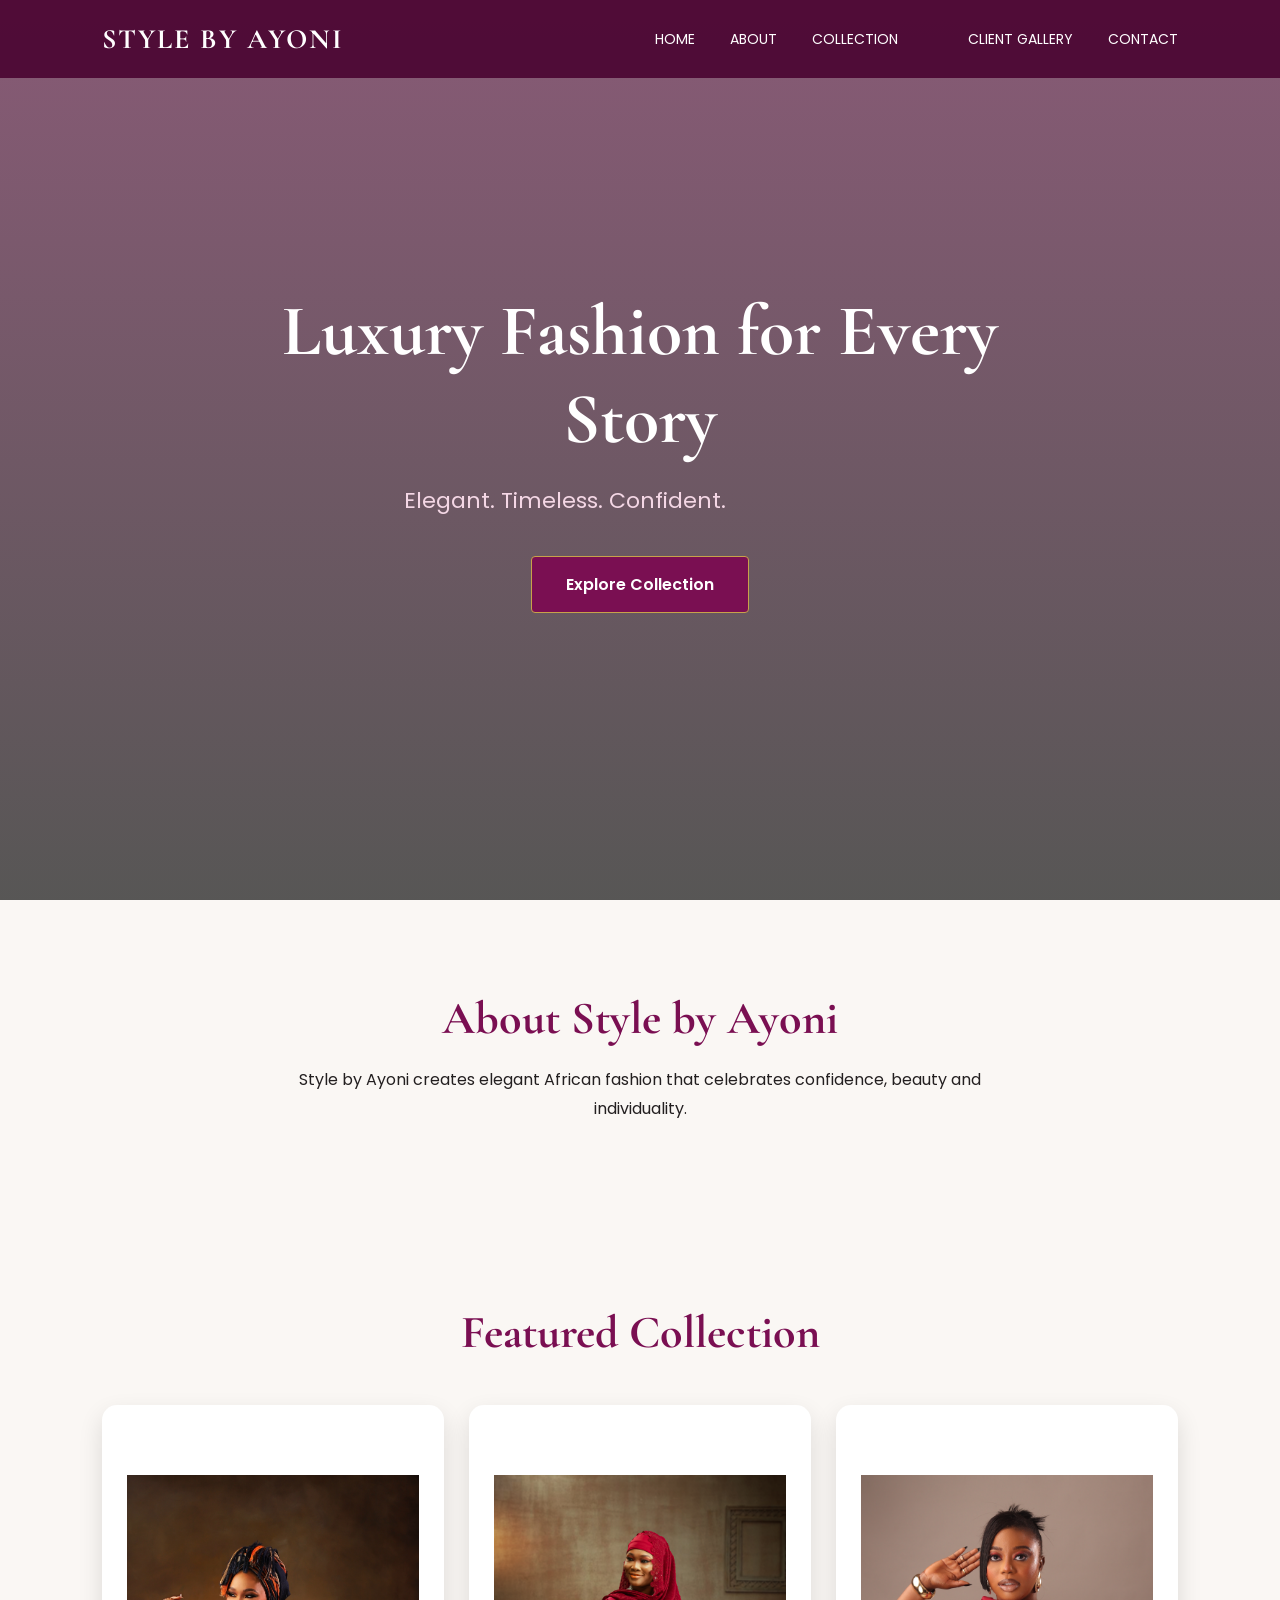
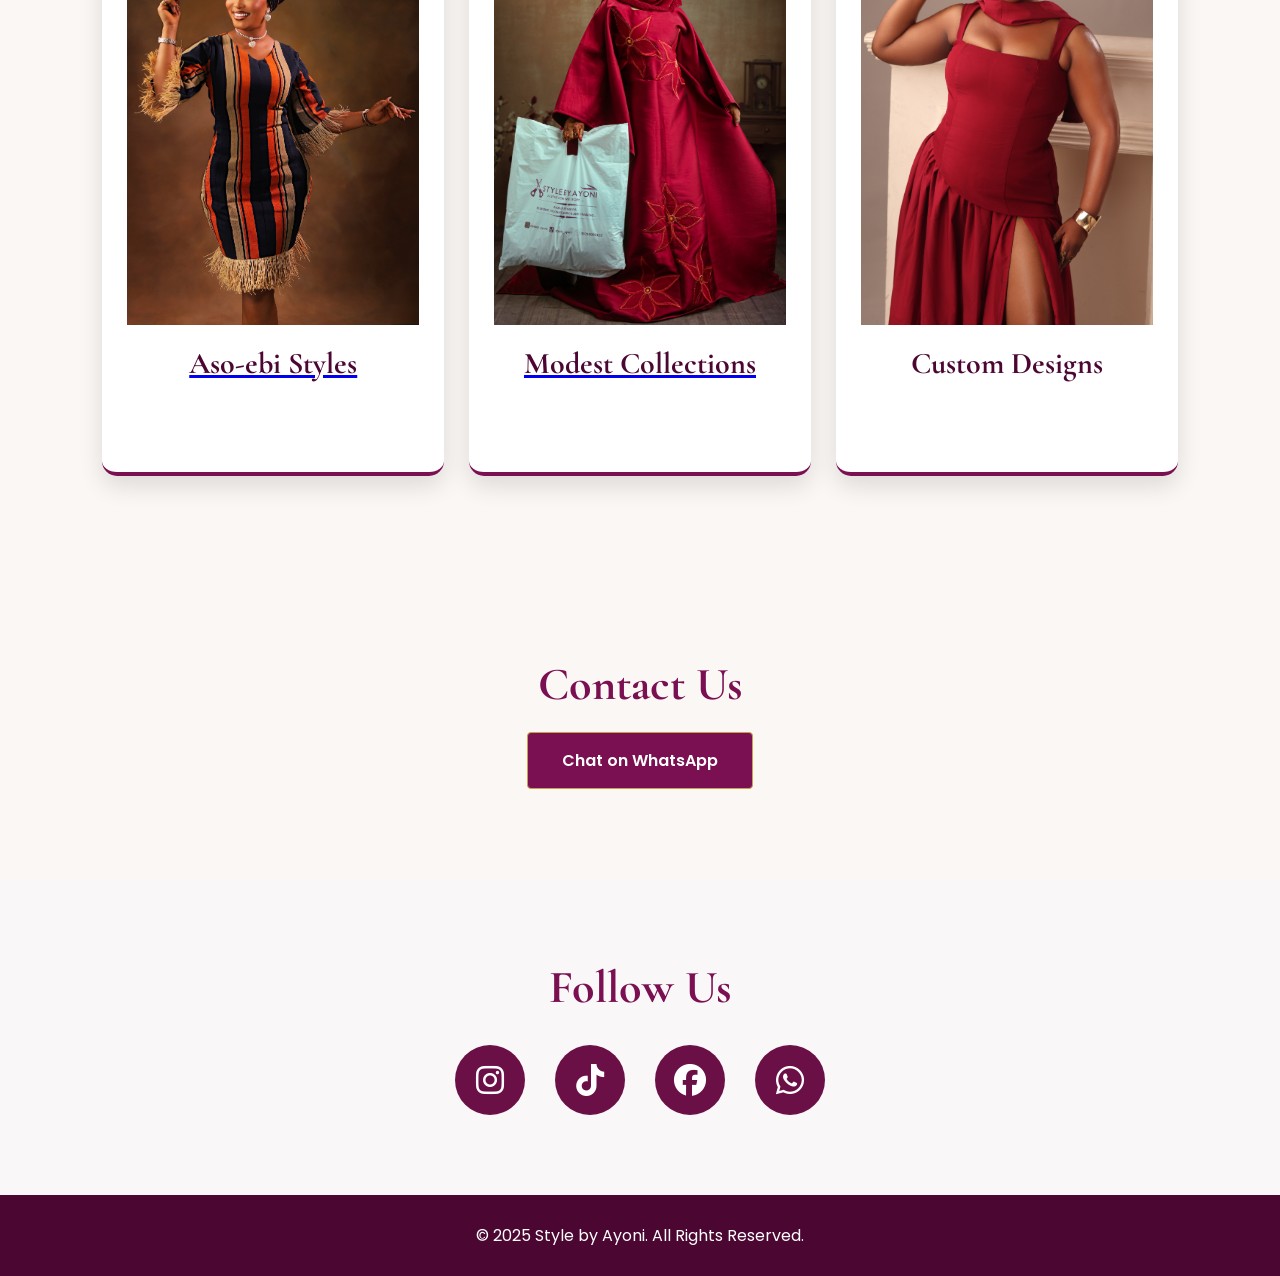
==== index.html @ afb98a76 "first commit" ====
<!DOCTYPE html>
<html lang="en">

<head>
    <meta charset="UTF-8">
    <meta name="viewport" content="width=device-width, initial-scale=1.0">

    <title>Style by Ayoni</title>

    <link rel="stylesheet" href="css/style.css">

    <!-- Google Fonts -->
    <link rel="preconnect" href="https://fonts.googleapis.com">
    <link rel="preconnect" href="https://fonts.gstatic.com" crossorigin>
    <link href="https://fonts.googleapis.com/css2?family=Cormorant+Garamond:wght@400;500;600;700&family=Poppins:wght@300;400;500;600&display=swap" rel="stylesheet">

    <!-- Font Awesome Icons -->
    <link rel="stylesheet" href="https://cdnjs.cloudflare.com/ajax/libs/font-awesome/6.5.2/css/all.min.css">
</head>

<body>

    <nav>

    <div class="logo">STYLE BY AYONI</div>

    <ul>

        <li>
            <a href="#">Home</a>
        </li>

        <li>
            <a href="#about">About</a>
        </li>

        <li class="dropdown">

            <a href="#collection">Collection</a>

            <ul class="dropdown-menu">
                <li><a href="asoebi.html">Aso-ebi Styles</a></li>
                <li><a href="modest.html">Modest Collections</a></li>
                <li><a href="custom.html">Custom Designs</a></li>
            </ul>

        </li>
        <li>
    <li class="dropdown">

    <a href="gallery.html">Client Gallery</a>

    <ul class="dropdown-menu">
        <li><a href="gallery.html#dresses">Dresses</a></li>
        <li><a href="gallery.html#two-piece">Two Piece Sets</a></li>
        <li><a href="gallery.html#trousers">Trousers</a></li>
        <li><a href="gallery.html#corporate-wears">Corporate Wears</a></li>
        <li><a href="gallery.html#ankara-styles">Ankara Styles</a></li>
        <li><a href="gallery.html#abaya-boubou">Abaya / Boubou</a></li>
    </ul>

</li>

        <li>
            <a href="#contact">Contact</a>
        </li>

    </ul>

</nav>

    <section class="hero">
        <div class="overlay">
            <h1>Luxury Fashion for Every Story</h1>
            <p>Elegant. Timeless. Confident.</p>
            <a href="#collection" class="btn">Explore Collection</a>
        </div>
    </section>

    <section id="about">
        <h2>About Style by Ayoni</h2>
        <p>
            Style by Ayoni creates elegant African fashion that celebrates confidence, beauty and individuality.
        </p>
    </section>

    <section id="collection">
    <h2>Featured Collection</h2>

    <div class="cards">

       <div class="card">
    <a href="asoebi.html">
        <img src="images/asoebi.jpg" alt="Aso-ebi Styles">
        <h3>Aso-ebi Styles</h3>
    </a>
</div>

        <div class="card">
    <a href="modest.html">
        <img src="images/modest.jpg" alt="Modest Collections">
        <h3>Modest Collections</h3>
    </a>
</div>

        <div class="card">
            <img src="images/custom.jpg" alt="Custom Designs">
            <h3>Custom Designs</h3>
        </div>

    </div>
</section>

    <section id="contact">
    <h2>Contact Us</h2>

    <a href="https://wa.me/2349016980122" class="btn" target="_blank">
        Chat on WhatsApp
    </a>
</section>
<section id="social">
    <h2>Follow Us</h2>

    <div class="social-links">

        <a href="https://instagram.com/YOUR_INSTAGRAM" target="_blank">
            <i class="fab fa-instagram"></i>
        </a>

        <a href="https://tiktok.com/@YOUR_TIKTOK" target="_blank">
            <i class="fab fa-tiktok"></i>
        </a>

        <a href="https://facebook.com/YOUR_FACEBOOK" target="_blank">
            <i class="fab fa-facebook"></i>
        </a>

        <a href="https://wa.me/234916980122" target="_blank">
            <i class="fab fa-whatsapp"></i>
        </a>

    </div>
</section>

<footer>
    <p>&copy; 2025 Style by Ayoni. All Rights Reserved.</p>
</footer>

</body>
</html>
---- css/style.css ----
:root {
  --plum: #7a0f52;
  --deep-plum: #4b0632;
  --gold: #c8a24a;
  --ivory: #faf7f4;
  --text: #231f20;
}

* {
  margin: 0;
  padding: 0;
  box-sizing: border-box;
}

body {
  font-family: "Poppins", sans-serif;
  background: var(--ivory);
  color: var(--text);
}

nav {
  position: fixed;
  top: 0;
  width: 100%;
  padding: 22px 8%;
  display: flex;
  justify-content: space-between;
  align-items: center;
  background: rgba(75, 6, 50, 0.92);
  z-index: 10;
}

.logo {
  color: white;
  font-family: "Cormorant Garamond", serif;
  font-size: 28px;
  font-weight: 700;
  letter-spacing: 2px;
}

nav ul {
  display: flex;
  gap: 30px;
  list-style: none;
}

nav a {
  color: white;
  text-decoration: none;
  font-size: 14px;
  text-transform: uppercase;
}

nav a:hover {
  color: var(--gold);
}

.hero {
  height: 100vh;
  background: linear-gradient(rgba(75, 6, 50, 0.65), rgba(0, 0, 0, 0.65)),
    url("../images/hero.jpg");
  background-size: cover;
  background-position: center;
  display: flex;
  align-items: center;
  justify-content: center;
  text-align: center;
  padding: 20px;
}

.overlay h1 {
  font-family: "Cormorant Garamond", serif;
  color: white;
  font-size: 72px;
  max-width: 850px;
}

.overlay p {
  color: #f4d7e5;
  font-size: 22px;
  margin: 18px 0 35px;
}

.btn {
  display: inline-block;
  background: var(--plum);
  color: white;
  padding: 15px 34px;
  text-decoration: none;
  border-radius: 4px;
  font-weight: 600;
  border: 1px solid var(--gold);
}

.btn:hover {
  background: var(--gold);
  color: var(--deep-plum);
}

section {
  padding: 90px 8%;
  text-align: center;
}

h2 {
  font-family: "Cormorant Garamond", serif;
  color: var(--plum);
  font-size: 46px;
  margin-bottom: 20px;
}

section p {
  max-width: 700px;
  margin: auto;
  line-height: 1.8;
}

.cards {
  margin-top: 45px;
  display: grid;
  grid-template-columns: repeat(3, 1fr);
  gap: 25px;
}

.card {
  background: white;
  padding: 70px 25px;
  border-radius: 18px;
  box-shadow: 0 15px 35px rgba(122, 15, 82, 0.12);
  border-bottom: 4px solid var(--plum);
}

.card h3 {
  font-family: "Cormorant Garamond", serif;
  color: var(--deep-plum);
  font-size: 30px;
}

footer {
  background: var(--deep-plum);
  color: white;
  text-align: center;
  padding: 28px;
}

@media (max-width: 768px) {
  nav {
    flex-direction: column;
    gap: 15px;
  }

  nav ul {
    gap: 15px;
    flex-wrap: wrap;
    justify-content: center;
  }

  .overlay h1 {
    font-size: 44px;
  }

  .cards {
    grid-template-columns: 1fr;
  }
}
.card img {
    width: 100%;
    height: 450px;
    object-fit: cover;
    display: block;
}

.card {
    background: white;
    border-radius: 15px;
    overflow: hidden;
    box-shadow: 0 10px 25px rgba(0,0,0,0.12);
    transition: 0.3s ease;
}

.card:hover {
    transform: translateY(-8px);
}

.card h3 {
    padding: 20px;
    text-align: center;
}
/* Social Media Section */

#social {
    padding: 80px 10%;
    text-align: center;
    background: #faf7f8;
}

.social-links {
    display: flex;
    justify-content: center;
    gap: 20px;
    flex-wrap: wrap;
    margin-top: 30px;
}

.social-links a {
    background: #6a0d45;
    color: white;
    text-decoration: none;
    padding: 15px 30px;
    border-radius: 50px;
    font-weight: 600;
    transition: 0.3s;
}

.social-links a:hover {
    background: #8c145f;
    transform: translateY(-5px);
}
/* Social Media */

.social-links{
    display:flex;
    justify-content:center;
    gap:30px;
    margin-top:30px;
}

.social-links a{
    width:70px;
    height:70px;
    background:#6b0f47;
    color:white;
    border-radius:50%;
    display:flex;
    justify-content:center;
    align-items:center;
    text-decoration:none;
    font-size:32px;
    transition:0.3s ease;
}

.social-links a:hover{
    transform:translateY(-8px) scale(1.1);
    background:#8a155f;
}
/* Modest Collection Gallery Fix */

.collection-gallery {
    padding: 60px 8%;
    text-align: center;
    background: #faf7f5;
}

.collection-gallery h1 {
    font-family: "Cormorant Garamond", serif;
    font-size: 50px;
    color: #6b0f47;
    margin-bottom: 40px;
}

.gallery {
    display: grid;
    grid-template-columns: repeat(2, 400px);
    justify-content: center;
    gap: 40px;
    margin-bottom: 50px;
}

.gallery-item {
    width: 400px;
    background: white;
    padding: 15px;
    border-radius: 15px;
    box-shadow: 0 10px 25px rgba(0, 0, 0, 0.12);
}

.gallery-item img {
    width: 100%;
    height: 500px;
    object-fit: cover;
    object-position: top;
    display: block;
    border-radius: 10px;
}


.gallery-item img {
    width: 100%;
    height: 500px;
    object-fit: cover;
    object-position: top;
    display: block;
    border-radius: 10px;
}

.gallery-item h2 {
    font-family: "Cormorant Garamond", serif;
    font-size: 22px;
    color: #6b0f47;
    text-align: center;
    margin: 15px 10px;
}

@media (max-width: 900px) {
    .gallery {
        grid-template-columns: 1fr;
    }

    .gallery-item {
        width: 100%;
        max-width: 400px;
        margin: 0 auto;
    }
}
/* ANKARA WITH LACE TOPPING HOVER */

.swap-photo {
    position: relative;
    width: 100%;
    height: 500px;
    overflow: hidden;
    border-radius: 10px;
}

.swap-photo img {
    position: absolute;
    top: 0;
    left: 0;
    width: 100%;
    height: 100%;
    object-fit: cover;
    object-position: top;
    transition: opacity 0.6s ease;
}

.swap-photo .front-photo {
    opacity: 1;
    z-index: 1;
}

.swap-photo .back-photo {
    opacity: 0;
    z-index: 2;
}

.swap-photo:hover .front-photo {
    opacity: 0;
}

.swap-photo:hover .back-photo {
    opacity: 1;
}
/* Professional Dropdown Fix */

nav ul {
    align-items: center;
}

.dropdown {
    position: relative;
}

.dropdown-menu {
    display: none;
    position: absolute;
    top: 35px;
    left: 0;
    background: #6b0f47;
    width: 230px;
    padding: 10px 0;
    border-radius: 0 0 12px 12px;
    box-shadow: 0 10px 25px rgba(0,0,0,0.2);
    z-index: 9999;
}

.dropdown-menu li {
    display: block;
}

.dropdown-menu a {
    display: block;
    padding: 12px 20px;
    color: white;
    font-size: 13px;
    text-align: left;
    white-space: nowrap;
}

.dropdown:hover .dropdown-menu {
    display: block;
}
/* PROFESSIONAL CLICKABLE COLLECTION DROPDOWN */

.dropdown {
    position: relative;
}

.dropdown-menu {
    display: none;
    position: absolute;
    top: 100%;
    left: 0;

    background: #6b0f47;
    width: 230px;

    padding: 8px 0;
    margin: 0;

    border-radius: 0 0 10px 10px;
    box-shadow: 0 10px 25px rgba(0, 0, 0, 0.2);

    z-index: 9999;
}

.dropdown:hover .dropdown-menu,
.dropdown-menu:hover {
    display: block;
}

.dropdown-menu li {
    display: block;
    width: 100%;
}

.dropdown-menu li a {
    display: block;

    padding: 12px 20px;

    color: white;
    font-size: 13px;
    text-align: left;
    text-decoration: none;

    white-space: nowrap;
}

.dropdown-menu li a:hover {
    background: #8c145f;
}
/* COLLECTION PAGE TITLE SPACING FIX */

.collection-gallery {
    padding: 70px 20px 60px;
    text-align: center;
    background: #faf7f5;
}

.collection-gallery h1 {
    font-family: "Cormorant Garamond", serif;
    font-size: 50px;
    color: #6b0f47;
    margin-top: 0;
    margin-bottom: 45px;
    line-height: 1.2;
}
/* COLLECTION PAGE PROFESSIONAL TITLE */

.collection-gallery {
    padding-top: 110px;
}

.collection-gallery h1 {
    font-family: "Cormorant Garamond", serif;
    font-size: 50px;
    color: #6b0f47;

    margin-top: 0;
    margin-bottom: 55px;

    line-height: 1.2;
    text-align: center;

    text-decoration: underline;
    text-decoration-thickness: 2px;
    text-underline-offset: 12px;
}
/* CLIENT GALLERY */

.client-gallery {
    padding: 90px 40px 70px;
    text-align: center;
    background: #faf7f5;
    min-height: 100vh;
}

.client-gallery h1 {
    font-family: "Cormorant Garamond", serif;
    font-size: 50px;
    color: #6b0f47;
    margin-bottom: 10px;
    text-decoration: underline;
    text-underline-offset: 12px;
}

.gallery-intro {
    font-family: "Poppins", sans-serif;
    font-size: 15px;
    color: #555;
    margin-top: 25px;
    margin-bottom: 45px;
}

.client-gallery-grid {
    display: grid;
    grid-template-columns: repeat(3, 350px);
    justify-content: center;
    gap: 35px;
    margin-bottom: 50px;
}

.client-card {
    background: white;
    padding: 12px;
    border-radius: 18px;
    overflow: hidden;
    box-shadow: 0 10px 25px rgba(0, 0, 0, 0.12);
    transition: transform 0.4s ease;
}

.client-card:hover {
    transform: translateY(-8px);
}

.client-card img {
    width: 100%;
    height: 480px;
    object-fit: cover;
    object-position: top;
    display: block;
    border-radius: 12px;
    transition: transform 0.5s ease;
}

.client-card:hover img {
    transform: scale(1.05);
}

.client-card h2 {
    font-family: "Cormorant Garamond", serif;
    font-size: 22px;
    color: #6b0f47;
    margin: 18px 10px;
}


/* CLIENT GALLERY MOBILE */

@media (max-width: 900px) {

    .client-gallery {
        padding: 100px 20px 60px;
    }

    .client-gallery h1 {
        font-size: 38px;
    }

    .client-gallery-grid {
        grid-template-columns: 1fr;
    }

    .client-card {
        width: 100%;
        max-width: 400px;
        margin: 0 auto;
    }

    .client-card img {
        height: 500px;
    }

}
/* NAVBAR SPACING FIX */

nav {
    padding: 22px 8%;
}

nav ul {
    gap: 30px;
}

nav a {
    font-size: 14px;
}
/* FINAL NAV GAP FIX */

nav {
    display: flex;
    justify-content: space-between;
    align-items: center;
}

nav ul {
    display: flex;
    justify-content: flex-end;
    align-items: center;
    gap: 18px !important;
}

nav ul li {
    margin: 0 !important;
    padding: 0 !important;
}

nav ul li a {
    padding: 8px 6px !important;
    white-space: nowrap;
}
/* EQUAL NAVBAR SPACING */

nav > ul {
    display: flex;
    align-items: center;
    justify-content: flex-end;
    gap: 35px !important;
}

nav > ul > li {
    margin: 0 !important;
    padding: 0 !important;
}

nav > ul > li > a {
    display: block;
    padding: 0 !important;
    margin: 0 !important;
    white-space: nowrap;
}
/* CLIENT GALLERY PHOTO HOVER */

.swap-photo {
    position: relative;
    width: 100%;
    height: 500px;
    overflow: hidden;
    border-radius: 12px;
}

.swap-photo img {
    position: absolute;
    top: 0;
    left: 0;
    width: 100%;
    height: 100%;
    object-fit: cover;
    transition: opacity 0.6s ease;
}

.front-photo {
    opacity: 1;
}

.back-photo {
    opacity: 0;
}

.swap-photo:hover .front-photo {
    opacity: 0;
}

.swap-photo:hover .back-photo {
    opacity: 1;
}
/* CLIENT GALLERY - 4 PICTURES PER ROW */

.gallery-category .gallery {
    display: grid;
    grid-template-columns: repeat(4, 1fr);
    gap: 25px;
    max-width: 1400px;
    margin: 0 auto;
    padding: 20px 40px;
}

.gallery-category .gallery-item {
    width: 100%;
    max-width: none;
    margin: 0;
}

.gallery-category .gallery-item > img,
.gallery-category .swap-photo {
    width: 100%;
    height: 420px;
    border-radius: 12px;
    overflow: hidden;
}

.gallery-category .gallery-item > img {
    object-fit: cover;
    object-position: top;
    display: block;
}

.gallery-category .swap-photo img {
    width: 100%;
    height: 100%;
    object-fit: cover;
    object-position: top;
}


/* TABLET */

@media (max-width: 1000px) {

    .gallery-category .gallery {
        grid-template-columns: repeat(2, 1fr);
    }

}


/* MOBILE */

@media (max-width: 600px) {

    .gallery-category .gallery {
        grid-template-columns: 1fr;
        padding: 20px;
    }

}
/* CLIENT GALLERY - FORCE 4 PICTURES PER ROW */

.gallery-category .gallery {
    display: grid !important;
    grid-template-columns: repeat(4, minmax(0, 1fr)) !important;
    gap: 20px !important;
    width: 100% !important;
    max-width: 1500px !important;
    margin: 0 auto !important;
    padding: 20px 40px !important;
    box-sizing: border-box;
}

.gallery-category .gallery-item {
    width: 100% !important;
    max-width: none !important;
    margin: 0 !important;
    padding: 12px !important;
    box-sizing: border-box;
}

.gallery-category .gallery-item > img,
.gallery-category .swap-photo {
    width: 100% !important;
    height: 400px !important;
    display: block;
    border-radius: 12px;
    overflow: hidden;
}

.gallery-category .gallery-item > img {
    object-fit: cover !important;
    object-position: top !important;
}

.gallery-category .swap-photo img {
    width: 100% !important;
    height: 100% !important;
    object-fit: cover !important;
    object-position: top !important;
}


/* TABLET */

@media (max-width: 1000px) {

    .gallery-category .gallery {
        grid-template-columns: repeat(2, minmax(0, 1fr)) !important;
    }

}


/* MOBILE */

@media (max-width: 600px) {

    .gallery-category .gallery {
        grid-template-columns: 1fr !important;
        padding: 20px !important;
    }

}
/* DRESSES / GOWNS - 4 PICTURES PER ROW */

.client-gallery .gallery {
    display: grid;
    grid-template-columns: repeat(4, 1fr);
    gap: 20px;
    width: 90%;
    max-width: 1400px;
    margin: 0 auto;
    align-items: start;
}

.client-gallery .gallery-item {
    width: 100%;
    max-width: none;
    margin: 0;
    padding: 10px;
    box-sizing: border-box;
}

.client-gallery .gallery-item img {
    width: 100%;
    height: 420px;
    object-fit: cover;
    object-position: top;
    display: block;
    border-radius: 10px;
}

.client-gallery .swap-photo {
    position: relative;
    width: 100%;
    height: 420px;
    overflow: hidden;
    border-radius: 10px;
}

.client-gallery .swap-photo img {
    position: absolute;
    top: 0;
    left: 0;
    width: 100%;
    height: 100%;
    object-fit: cover;
    object-position: top;
    transition: opacity 0.6s ease;
}

.client-gallery .front-photo {
    opacity: 1;
}

.client-gallery .back-photo {
    opacity: 0;
}

.client-gallery .swap-photo:hover .front-photo {
    opacity: 0;
}

.client-gallery .swap-photo:hover .back-photo {
    opacity: 1;
}

/* TABLET */

@media (max-width: 1000px) {
    .client-gallery .gallery {
        grid-template-columns: repeat(2, 1fr);
    }
}

/* MOBILE */

@media (max-width: 600px) {
    .client-gallery .gallery {
        grid-template-columns: 1fr;
        width: 92%;
    }

    .client-gallery .gallery-item img,
    .client-gallery .swap-photo {
        height: 500px;
    }
}
/* BIGGER CLIENT GALLERY CATEGORY BOXES */

.client-gallery-grid {
    display: grid;
    grid-template-columns: repeat(3, 1fr);
    gap: 35px;
    width: 88%;
    max-width: 1500px;
    margin: 30px auto;
}

.client-gallery-grid .client-card {
    min-height: 150px;
    padding: 30px;
    display: flex;
    align-items: center;
    justify-content: center;
    border-radius: 20px;
}

.client-gallery-grid .client-card h2 {
    font-size: 30px;
    margin: 0;
    text-align: center;
}
/* SPACE ABOVE BACK TO CLIENT GALLERY BUTTON */

.client-gallery .btn {
    display: block;
    width: fit-content;
    margin: 60px auto 40px;
}
/* THREE PHOTO HOVER - TWO PIECE SET */

.three-photo-hover {
    position: relative;
    width: 100%;
    height: 420px;
    overflow: hidden;
    border-radius: 10px;
}

.three-photo-hover img {
    position: absolute;
    top: 0;
    width: 100%;
    height: 100%;
    object-fit: cover;
    object-position: top;
    transition: opacity 0.5s ease;
}

.three-photo-hover .photo-main {
    left: 0;
    opacity: 1;
}

.three-photo-hover .photo-left {
    left: 0;
    opacity: 0;
}

.three-photo-hover .photo-right {
    left: 0;
    opacity: 0;
}

/* HOVER LEFT HALF = PHOTO 1 */

.three-photo-hover:hover .photo-main {
    opacity: 0;
}

.three-photo-hover:hover .photo-left {
    opacity: 1;
}

.three-photo-hover:hover .photo-right {
    opacity: 0;
}
/* THREE PHOTO HOVER - TWO PIECE SET */

.three-photo-hover {
    position: relative;
    width: 100%;
    height: 420px;
    overflow: hidden;
    border-radius: 10px;
}

.three-photo-hover img {
    position: absolute;
    inset: 0;
    width: 100%;
    height: 100%;
    object-fit: cover;
    object-position: top;
}

.photo-main {
    opacity: 1;
}

.photo-left,
.photo-right {
    opacity: 0;
}

.three-photo-hover:hover .photo-main {
    opacity: 0;
}

.three-photo-hover:hover .photo-left {
    animation: showPhoto1 3s infinite;
}

.three-photo-hover:hover .photo-right {
    animation: showPhoto3 3s infinite;
}

@keyframes showPhoto1 {
    0%, 49% { opacity: 1; }
    50%, 100% { opacity: 0; }
}

@keyframes showPhoto3 {
    0%, 49% { opacity: 0; }
    50%, 100% { opacity: 1; }
}
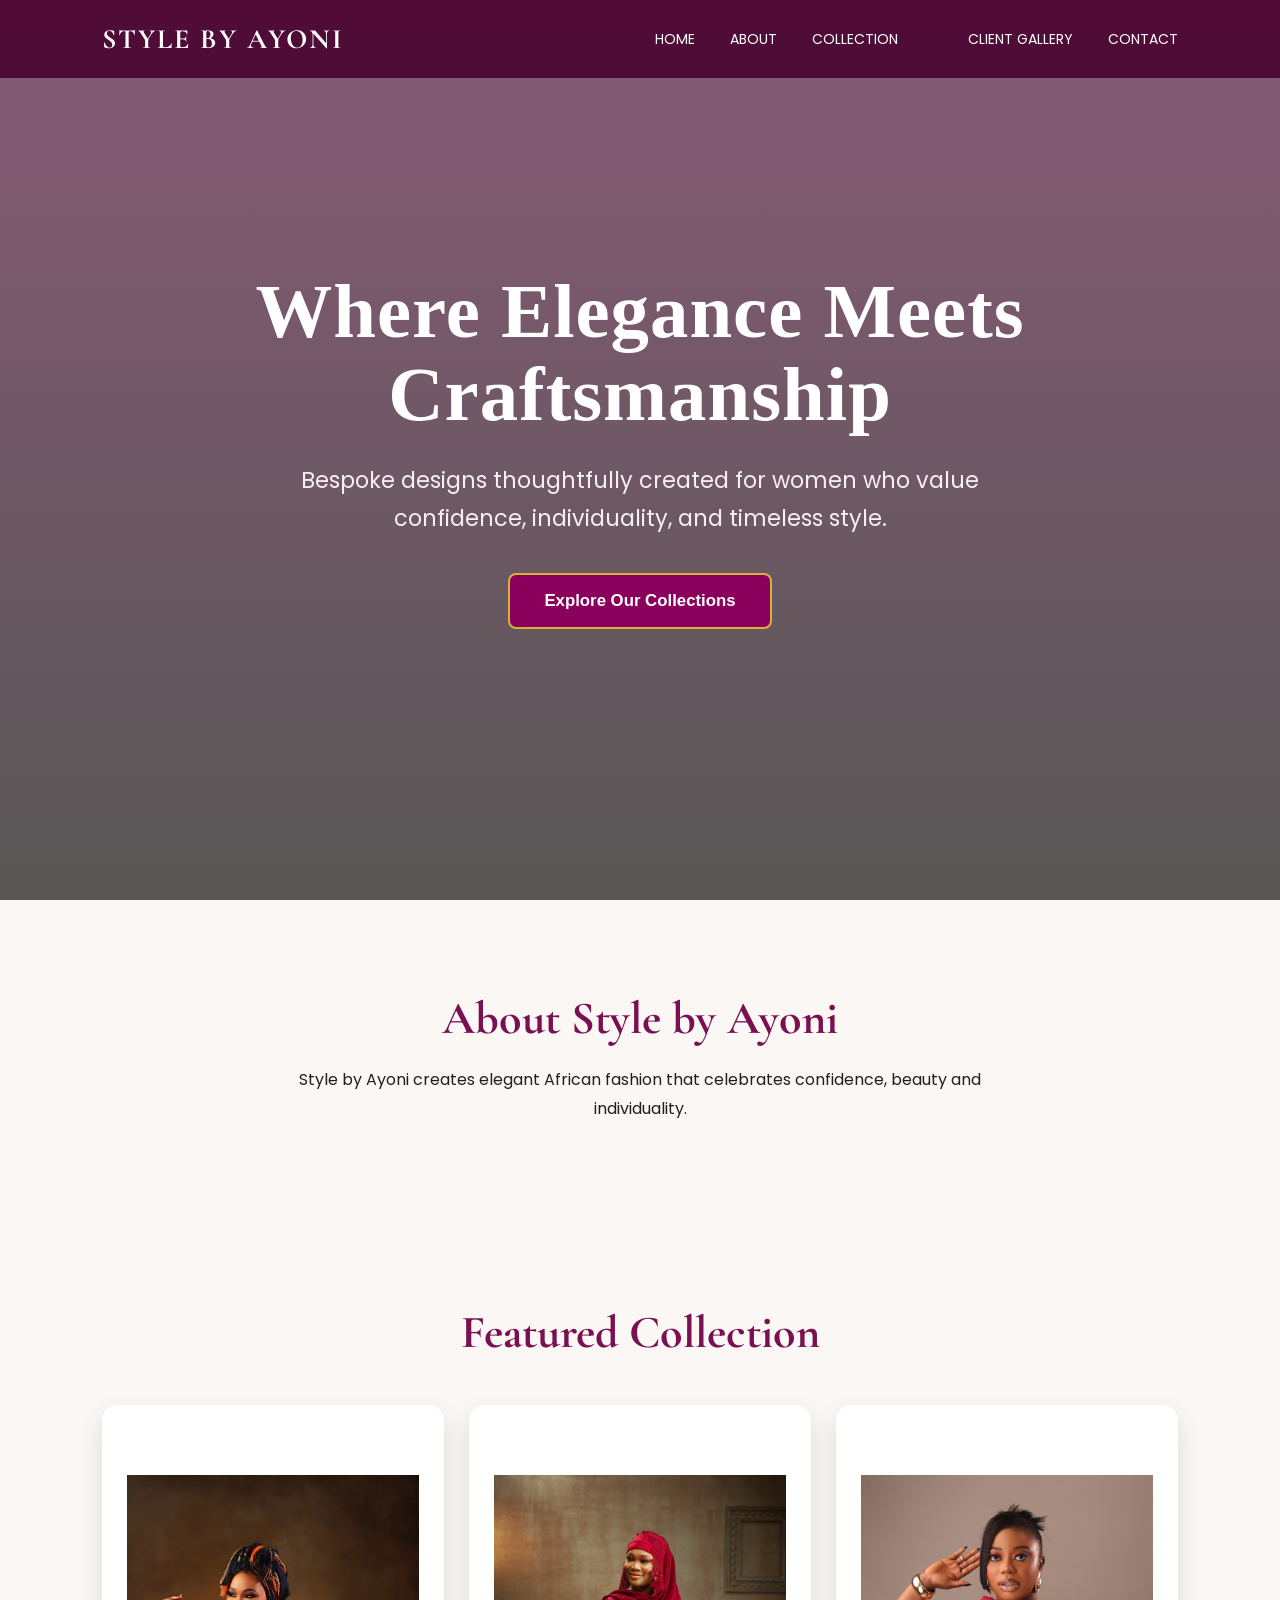
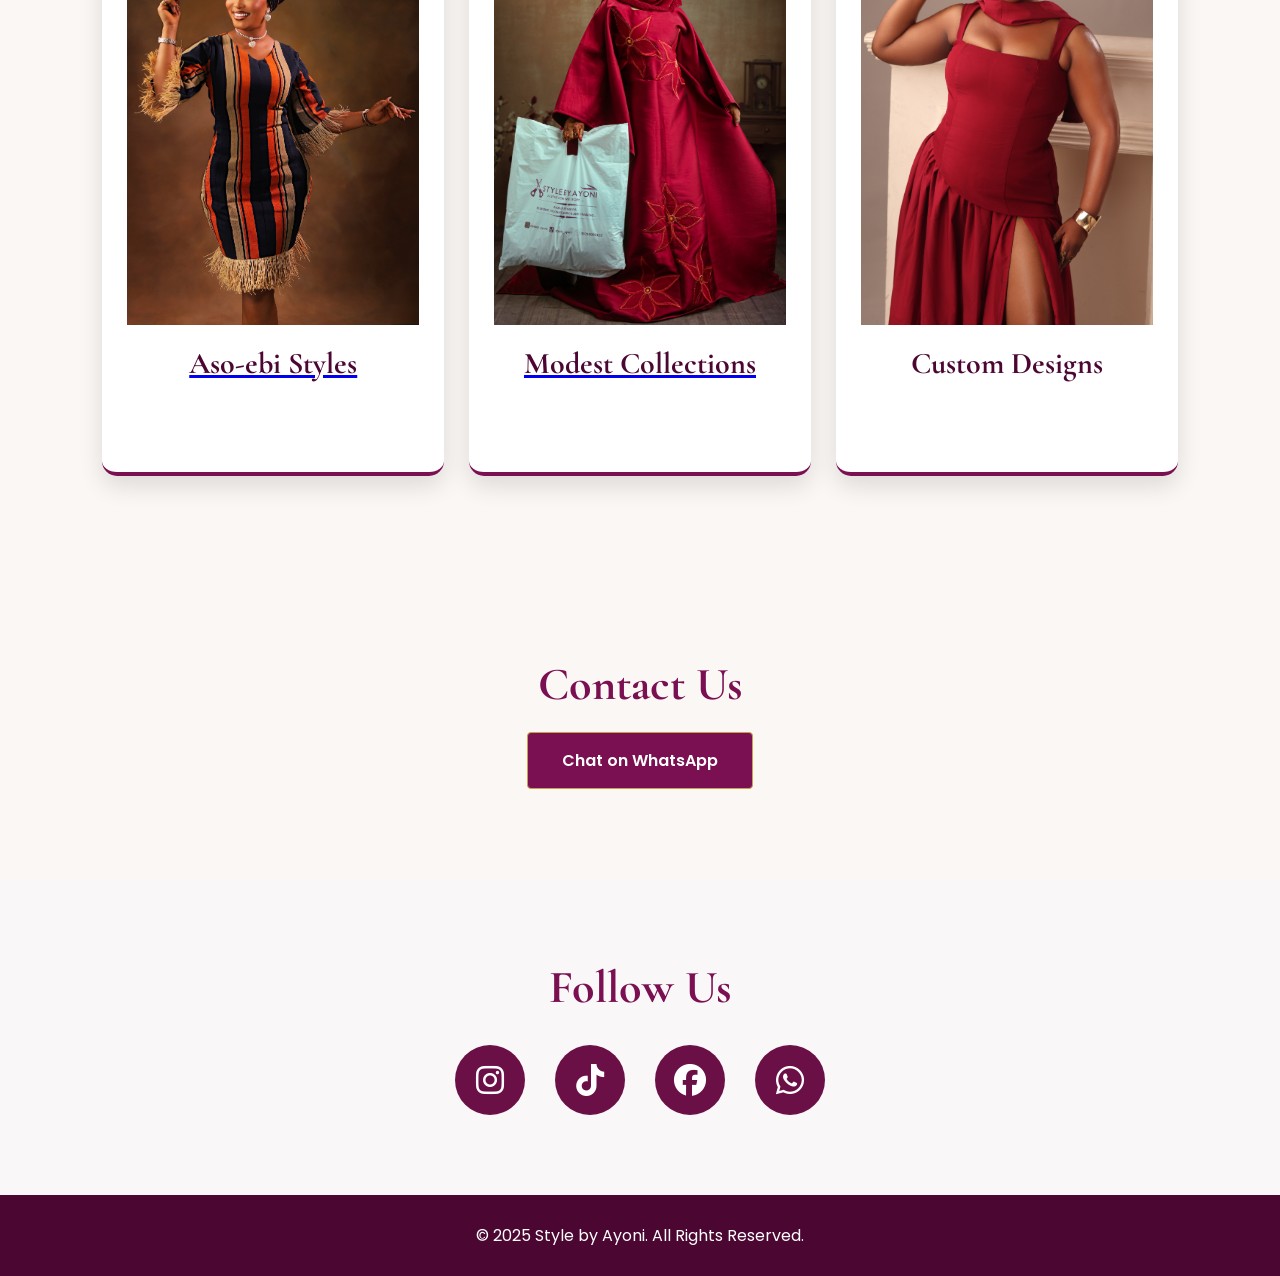
==== commit 92cdd0db: "Improve hero section layout and styling" ====
--- a/index.html
+++ b/index.html
@@ -70,12 +70,21 @@
 </nav>
 
     <section class="hero">
-        <div class="overlay">
-            <h1>Luxury Fashion for Every Story</h1>
-            <p>Elegant. Timeless. Confident.</p>
-            <a href="#collection" class="btn">Explore Collection</a>
-        </div>
-    </section>
+    <div class="overlay">
+
+        <h1>Where Elegance Meets Craftsmanship</h1>
+
+        <p>
+            Bespoke designs thoughtfully created for women who value
+            confidence, individuality, and timeless style.
+        </p>
+
+        <a href="#collection" class="btn">
+            Explore Our Collections
+        </a>
+
+    </div>
+</section>
 
     <section id="about">
         <h2>About Style by Ayoni</h2>
@@ -123,23 +132,35 @@
 
     <div class="social-links">
 
-        <a href="https://instagram.com/YOUR_INSTAGRAM" target="_blank">
-            <i class="fab fa-instagram"></i>
-        </a>
+    <!-- Instagram -->
+    <a href="https://www.instagram.com/styleby_ayoni_/"
+       target="_blank"
+       rel="noopener noreferrer">
+        <i class="fab fa-instagram"></i>
+    </a>
 
-        <a href="https://tiktok.com/@YOUR_TIKTOK" target="_blank">
-            <i class="fab fa-tiktok"></i>
-        </a>
+    <!-- TikTok -->
+    <a href="https://www.tiktok.com/@styleby_ayoni?is_from_webapp=1&sender_device=pc"
+       target="_blank"
+       rel="noopener noreferrer">
+        <i class="fab fa-tiktok"></i>
+    </a>
 
-        <a href="https://facebook.com/YOUR_FACEBOOK" target="_blank">
-            <i class="fab fa-facebook"></i>
-        </a>
+    <!-- Facebook -->
+    <a href="https://www.facebook.com/ayishat.ajuwon"
+       target="_blank"
+       rel="noopener noreferrer">
+        <i class="fab fa-facebook"></i>
+    </a>
 
-        <a href="https://wa.me/234916980122" target="_blank">
-            <i class="fab fa-whatsapp"></i>
-        </a>
+    <!-- WhatsApp -->
+    <a href="https://wa.me/2349016980122"
+       target="_blank"
+       rel="noopener noreferrer">
+        <i class="fab fa-whatsapp"></i>
+    </a>
 
-    </div>
+</div>
 </section>
 
 <footer>
--- a/css/style.css
+++ b/css/style.css
@@ -1002,3 +1002,102 @@
     0%, 49% { opacity: 0; }
     50%, 100% { opacity: 1; }
 }
+/* ================================
+   PROFESSIONAL HERO SECTION UPDATE
+================================ */
+
+.hero {
+    position: relative;
+    min-height: 85vh;
+    display: flex;
+    justify-content: center;
+    align-items: center;
+    text-align: center;
+    padding: 80px 20px;
+    overflow: hidden;
+}
+
+.hero .overlay {
+    width: 100%;
+    max-width: 900px;
+    margin: 0 auto;
+    padding: 40px 30px;
+
+    display: flex;
+    flex-direction: column;
+    justify-content: center;
+    align-items: center;
+
+    text-align: center;
+}
+
+.hero .overlay h1 {
+    max-width: 850px;
+    margin: 0 auto 24px;
+
+    font-family: Georgia, "Times New Roman", serif;
+    font-size: clamp(2.8rem, 6vw, 5.5rem);
+    font-weight: 600;
+    line-height: 1.08;
+    letter-spacing: 1px;
+
+    color: #ffffff;
+}
+
+.hero .overlay p {
+    max-width: 700px;
+    margin: 0 auto 36px;
+
+    font-size: clamp(1rem, 2vw, 1.4rem);
+    line-height: 1.7;
+    font-weight: 400;
+
+    color: #f7eef4;
+}
+
+.hero .overlay .btn {
+    display: inline-flex;
+    justify-content: center;
+    align-items: center;
+
+    min-width: 250px;
+    padding: 16px 34px;
+
+    border: 2px solid #d7b23b;
+    border-radius: 8px;
+
+    background: #8b005d;
+    color: #ffffff;
+
+    font-size: 1.05rem;
+    font-weight: 700;
+    text-decoration: none;
+
+    transition:
+        transform 0.25s ease,
+        background-color 0.25s ease,
+        box-shadow 0.25s ease;
+}
+
+.hero .overlay .btn:hover {
+    background: #650044;
+    transform: translateY(-3px);
+    box-shadow: 0 10px 25px rgba(0, 0, 0, 0.22);
+}
+
+/* Mobile adjustment */
+@media (max-width: 700px) {
+    .hero {
+        min-height: 75vh;
+        padding: 60px 18px;
+    }
+
+    .hero .overlay {
+        padding: 30px 15px;
+    }
+
+    .hero .overlay .btn {
+        min-width: 220px;
+        padding: 14px 26px;
+    }
+}
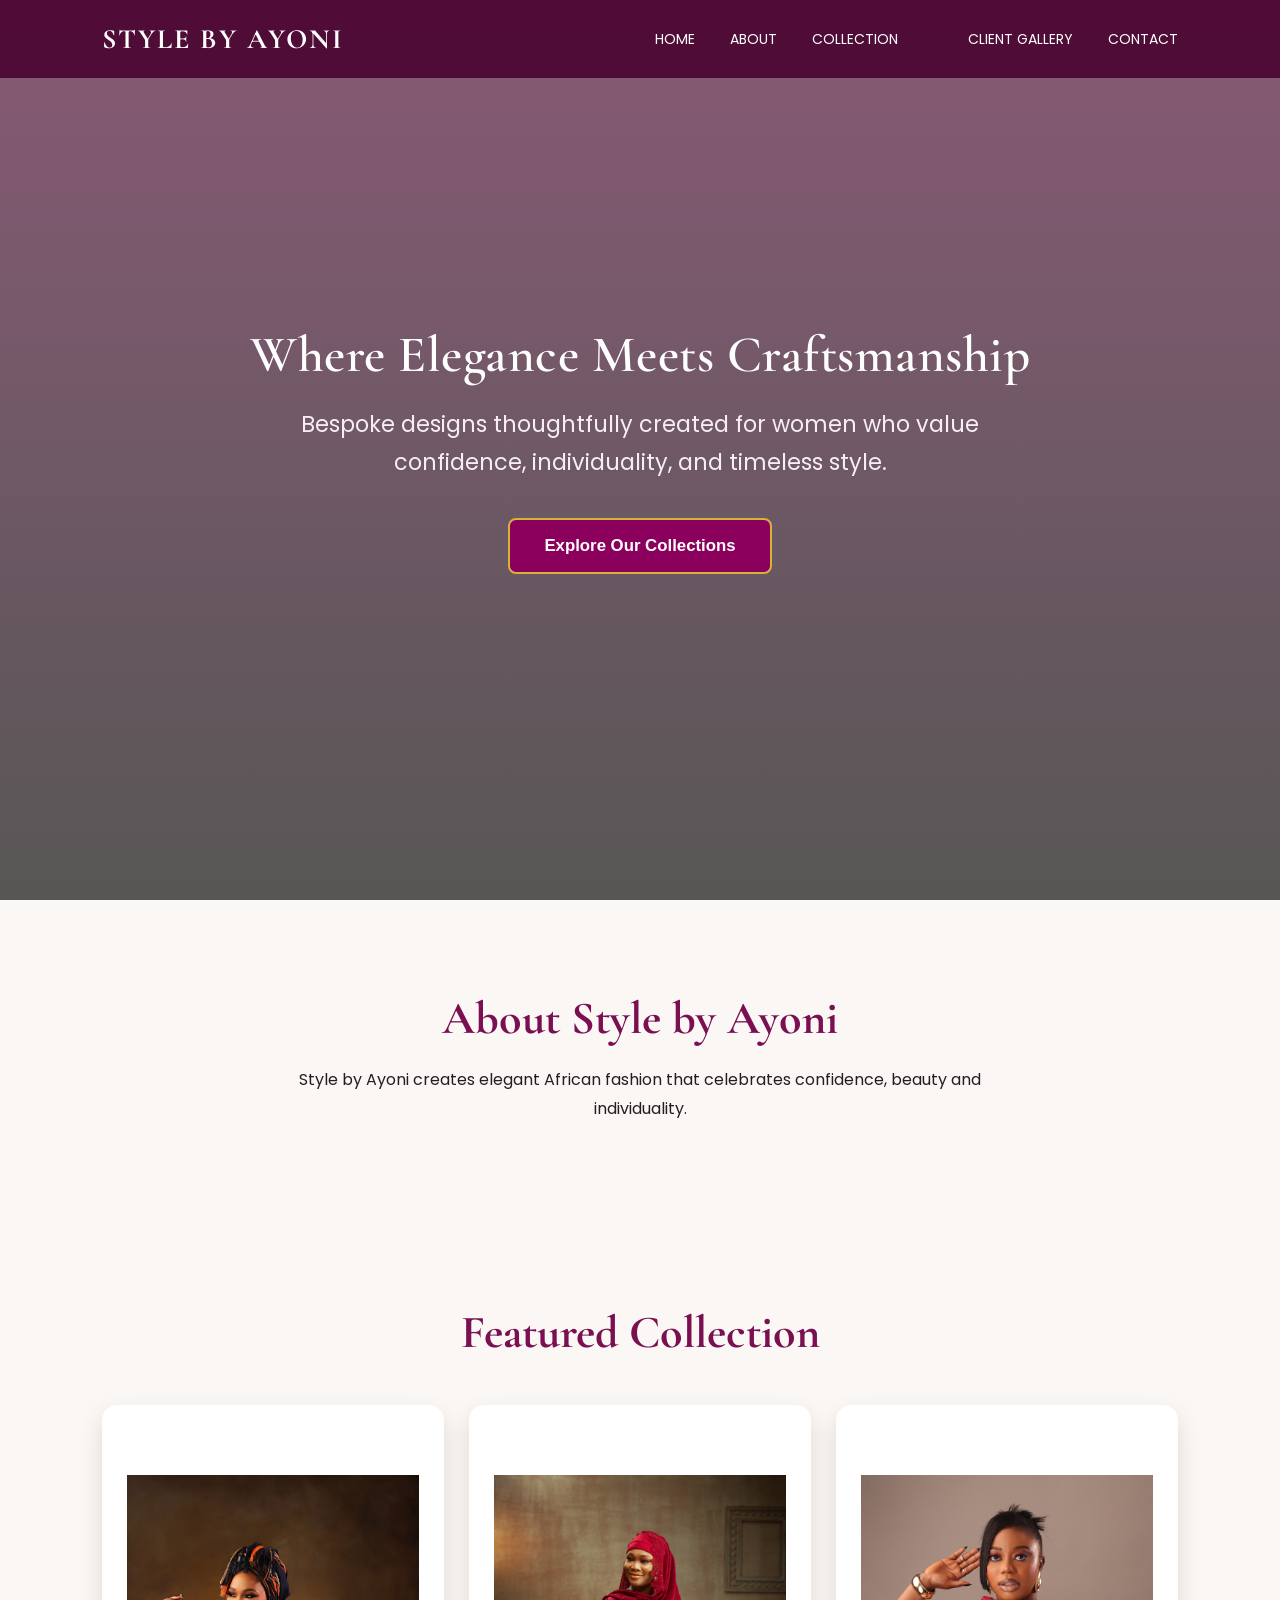
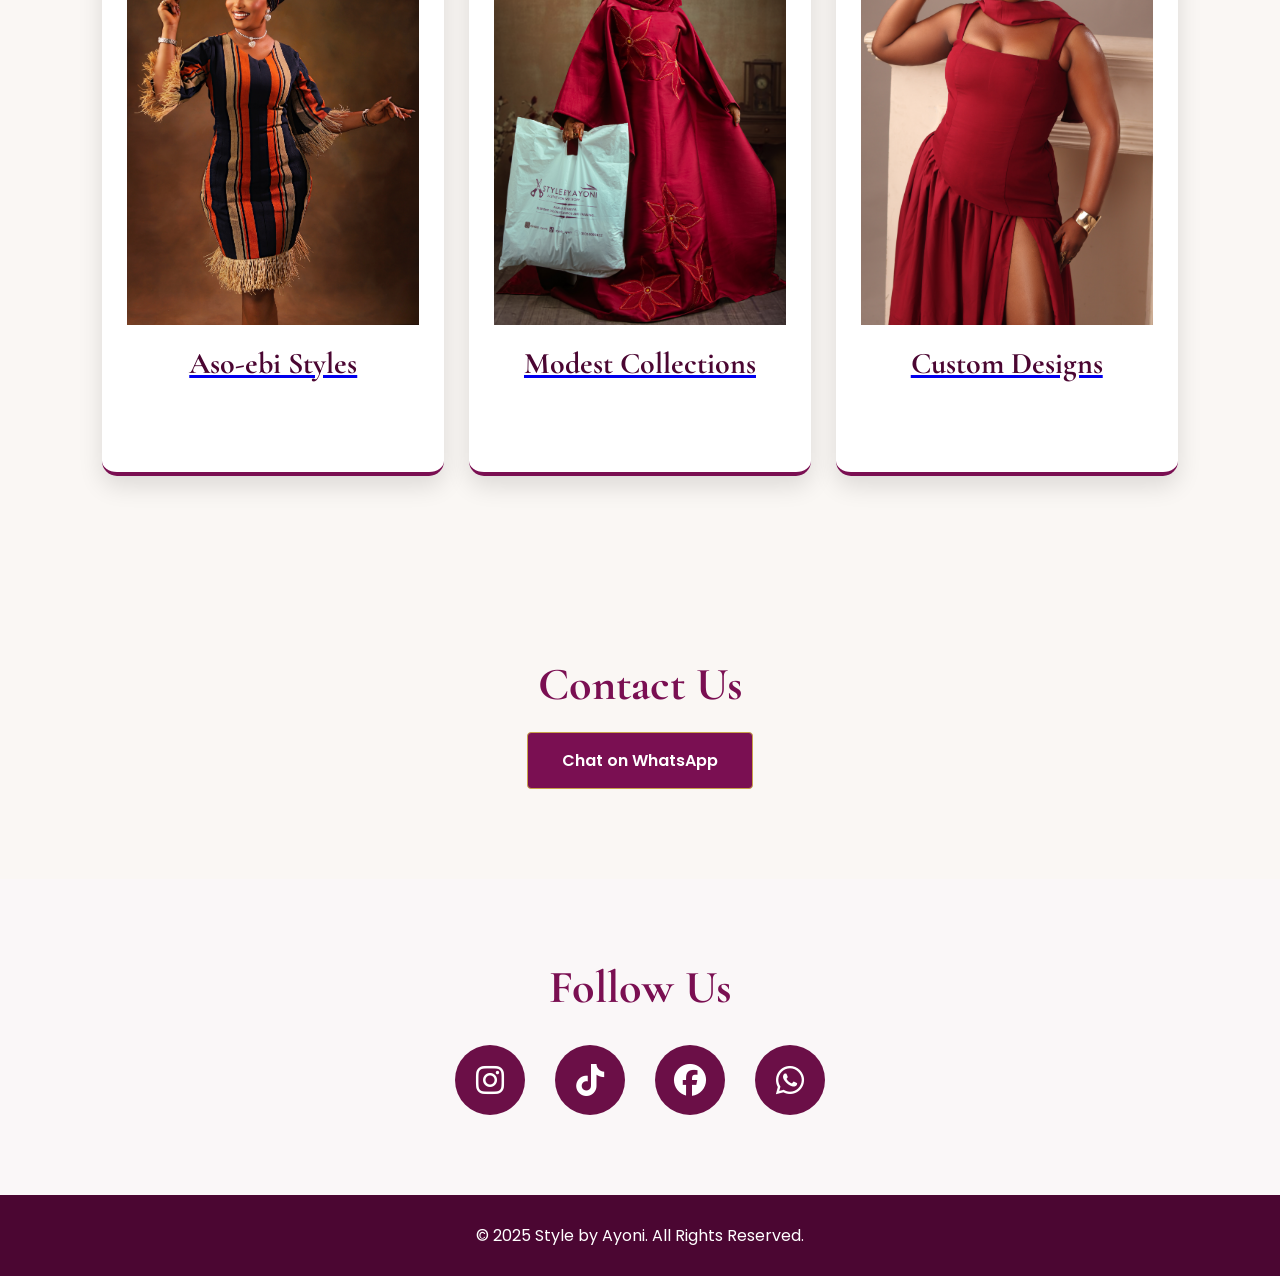
==== commit 82fc4f4a: "Make Custom Designs card clickable" ====
--- a/index.html
+++ b/index.html
@@ -113,9 +113,16 @@
 </div>
 
         <div class="card">
-            <img src="images/custom.jpg" alt="Custom Designs">
-            <h3>Custom Designs</h3>
-        </div>
+
+    <a href="custom.html">
+
+        <img src="images/custom.jpg" alt="Custom Designs">
+
+        <h3>Custom Designs</h3>
+
+    </a>
+
+</div>
 
     </div>
 </section>
--- a/css/style.css
+++ b/css/style.css
@@ -1100,4 +1100,315 @@
         min-width: 220px;
         padding: 14px 26px;
     }
+}
+.hero .overlay h1 {
+    max-width: 900px;
+    margin: 0 auto 20px;
+
+    font-family: "Cormorant Garamond", serif;
+    font-size: clamp(2.5rem, 4vw, 4.2rem);
+    font-weight: 600;
+    line-height: 1.15;
+    letter-spacing: 0.5px;
+
+    color: #ffffff;
+}
+.gallery {
+    display: grid;
+    grid-template-columns: repeat(4, 1fr);
+    gap: 25px;
+}
+
+.gallery-item img {
+    width: 100%;
+    height: 420px;
+    object-fit: cover;
+    border-radius: 12px;
+}
+/* Fix image spacing in gallery */
+.gallery-item {
+    overflow: hidden;
+    border-radius: 20px;
+    background: #fff;
+}
+
+.gallery-item img {
+    width: 100%;
+    height: 100%;
+    display: block;
+    object-fit: cover;
+    object-position: center;
+    border: none;
+    margin: 0;
+    padding: 0;
+    background: transparent;
+}
+
+.swap-photo img {
+    width: 100%;
+    height: 100%;
+    display: block;
+    object-fit: cover;
+}
+/* MODEST COLLECTION CARD TITLE FIX */
+
+.gallery-item {
+    display: flex;
+    flex-direction: column;
+    overflow: hidden;
+}
+
+.gallery-item > img,
+.gallery-item .swap-photo {
+    width: 100%;
+    height: 520px;
+    flex-shrink: 0;
+    object-fit: cover;
+}
+
+.gallery-item h2 {
+    display: block;
+    margin: 0;
+    padding: 22px 15px 26px;
+    text-align: center;
+    color: #72004f;
+    font-family: "Cormorant Garamond", Georgia, serif;
+    font-size: 1.7rem;
+    line-height: 1.2;
+    background: #ffffff;
+}
+/* MODEST COLLECTION CARD TITLE FIX */
+
+.gallery-item {
+    display: flex;
+    flex-direction: column;
+    overflow: hidden;
+}
+
+.gallery-item > img,
+.gallery-item .swap-photo {
+    width: 100%;
+    height: 520px;
+    flex-shrink: 0;
+    object-fit: cover;
+}
+
+.gallery-item h2 {
+    display: block;
+    margin: 0;
+    padding: 22px 15px 26px;
+    text-align: center;
+    color: #72004f;
+    font-family: "Cormorant Garamond", Georgia, serif;
+    font-size: 1.7rem;
+    line-height: 1.2;
+    background: #ffffff;
+}
+/* CUSTOM DESIGN TITLE STYLE */
+
+.custom-designs .gallery-item h2,
+.client-gallery .gallery-item h2 {
+    margin: 0;
+    padding: 18px 12px 24px;
+    text-align: center;
+
+    font-family: "Cormorant Garamond", Georgia, serif;
+    font-size: 1.7rem;
+    font-weight: 600;
+    line-height: 1.2;
+
+    color: #72004f;
+    background: #ffffff;
+}
+/* Make Custom Designs title match other gallery pages */
+
+.custom-designs .gallery-item h2 {
+    font-family: "Cormorant Garamond", serif;
+    font-size: 1rem;
+    font-weight: 500;
+    color: #72004f;
+    text-align: center;
+    margin: 15px 0 20px;
+    padding: 0;
+    line-height: 1.3;
+}
+/* Back button positioning */
+
+.back-btn {
+    text-align: center;
+    margin-top: 60px;
+    margin-bottom: 40px;
+}
+/* Back to Collections button */
+
+.back-btn {
+    width: 100%;
+    display: flex;
+    justify-content: center;
+    margin: 50px 0 60px;
+}
+/* =========================================
+   CUSTOM PAGE — MATCH MODEST COLLECTION PAGE
+========================================= */
+
+.collection-page {
+    width: 100%;
+    padding: 55px 30px 45px;
+    text-align: center;
+}
+
+.collection-page > h1 {
+    display: inline-block;
+    margin: 0 auto 40px;
+
+    font-family: "Cormorant Garamond", Georgia, serif;
+    font-size: clamp(2.4rem, 5vw, 3.8rem);
+    line-height: 1.1;
+
+    color: #72004f;
+    border-bottom: 4px solid #72004f;
+}
+
+.collection-page .gallery {
+    width: min(1200px, 94%);
+    margin: 0 auto;
+
+    display: grid;
+    grid-template-columns: repeat(3, minmax(0, 1fr));
+    gap: 28px;
+
+    align-items: start;
+}
+
+.collection-page .gallery-item {
+    width: 100%;
+    margin: 0;
+
+    display: flex;
+    flex-direction: column;
+
+    overflow: hidden;
+    background: #ffffff;
+    border-radius: 20px;
+
+    box-shadow: 0 12px 30px rgba(0, 0, 0, 0.1);
+}
+
+.collection-page .swap-photo {
+    position: relative;
+
+    width: 100%;
+    height: 520px;
+
+    overflow: hidden;
+    border-radius: 14px 14px 0 0;
+}
+
+.collection-page .swap-photo img {
+    position: absolute;
+    inset: 0;
+
+    width: 100%;
+    height: 100%;
+
+    display: block;
+    object-fit: cover;
+    object-position: top;
+
+    margin: 0;
+    padding: 0;
+    border: none;
+
+    transition: opacity 0.5s ease;
+}
+
+.collection-page .front-photo {
+    opacity: 1;
+}
+
+.collection-page .back-photo {
+    opacity: 0;
+}
+
+.collection-page .swap-photo:hover .front-photo {
+    opacity: 0;
+}
+
+.collection-page .swap-photo:hover .back-photo {
+    opacity: 1;
+}
+
+.collection-page .gallery-item h2 {
+    width: 100%;
+
+    margin: 0;
+    padding: 20px 14px 24px;
+
+    font-family: "Cormorant Garamond", Georgia, serif;
+    font-size: 1.25rem;
+    font-weight: 500;
+    line-height: 1.25;
+
+    text-align: center;
+    color: #72004f;
+    background: #ffffff;
+}
+
+.collection-page .back-btn {
+    width: 100%;
+
+    display: flex;
+    justify-content: center;
+
+    margin: 60px 0 15px;
+}
+
+.collection-page .back-btn .btn {
+    display: inline-flex;
+    justify-content: center;
+    align-items: center;
+
+    padding: 16px 34px;
+
+    color: #ffffff;
+    background: #8b005d;
+
+    border: 2px solid #d7b23b;
+    border-radius: 4px;
+
+    font-size: 1rem;
+    font-weight: 700;
+    text-decoration: none;
+}
+
+.collection-page .back-btn .btn:hover {
+    background: #650044;
+}
+
+/* Tablet */
+
+@media (max-width: 900px) {
+
+    .collection-page .gallery {
+        grid-template-columns: repeat(2, minmax(0, 1fr));
+    }
+
+}
+
+/* Mobile */
+
+@media (max-width: 600px) {
+
+    .collection-page {
+        padding: 40px 18px;
+    }
+
+    .collection-page .gallery {
+        grid-template-columns: 1fr;
+    }
+
+    .collection-page .swap-photo {
+        height: 470px;
+    }
+
 }
